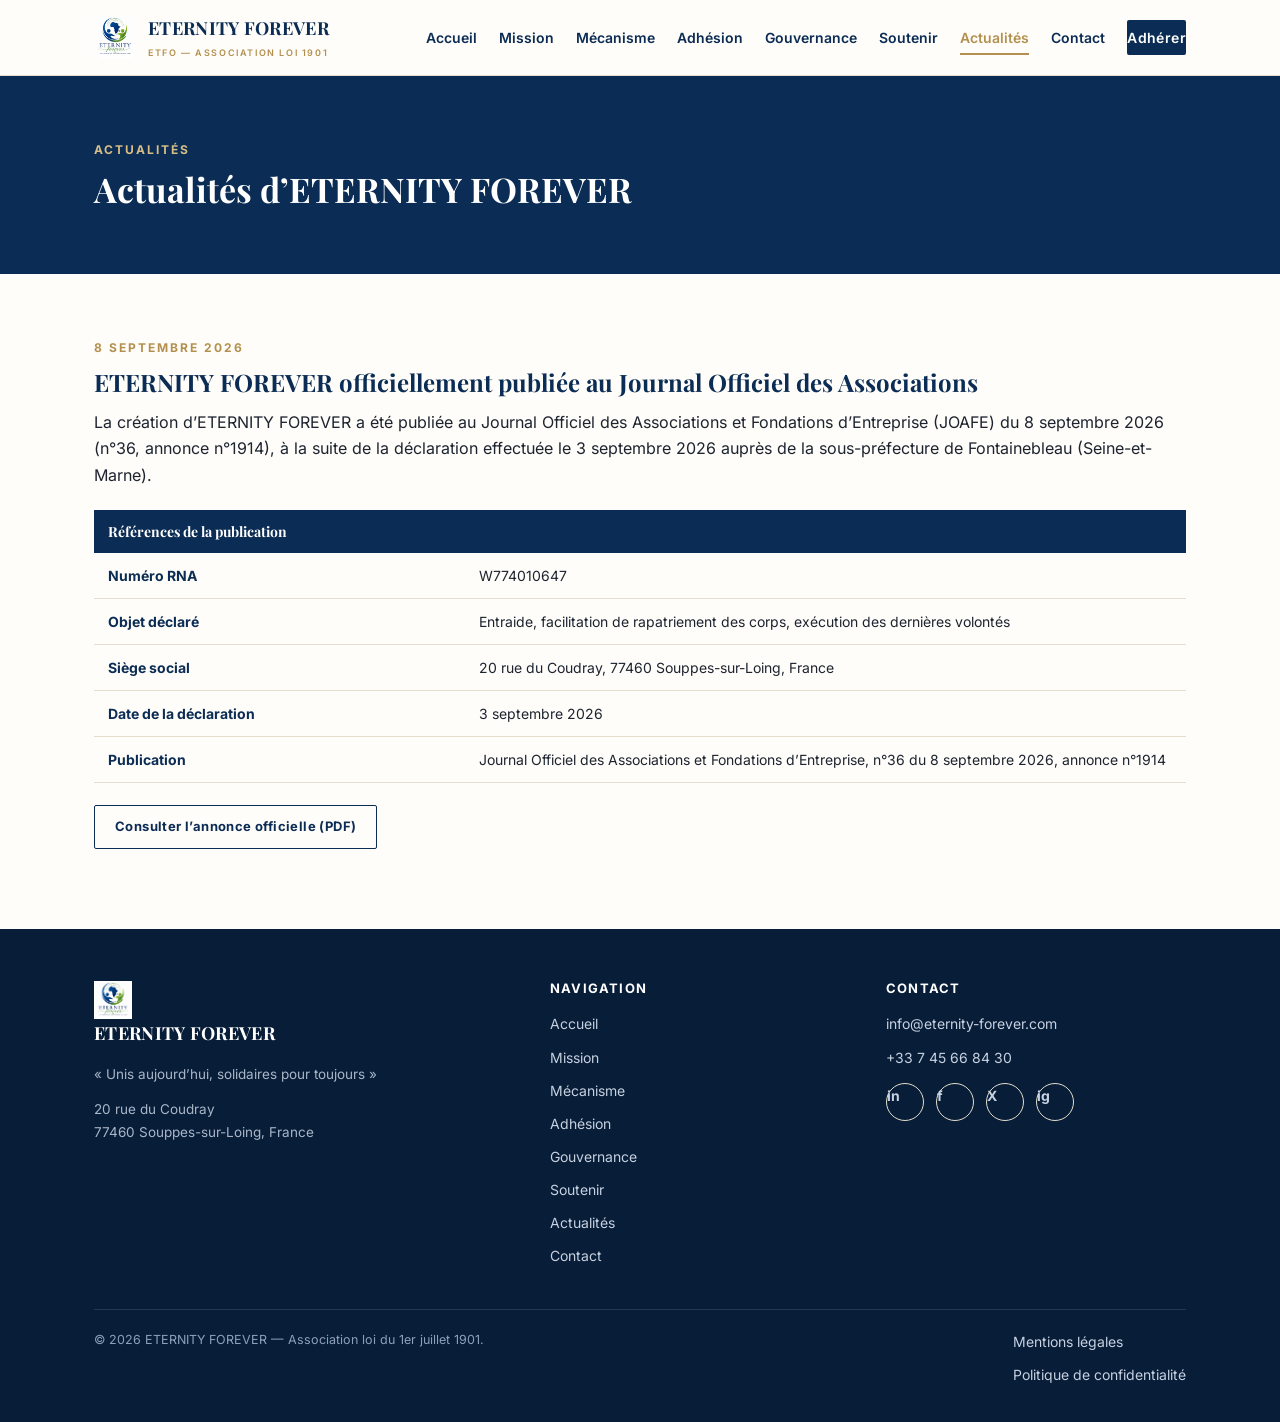
==== actualites.html @ 6b54b200 "Chnagements 15 sept" ====
<!DOCTYPE html>
<html lang="fr">
<head>
<meta charset="UTF-8">
<meta name="viewport" content="width=device-width, initial-scale=1.0">
<title>Actualités | ETERNITY FOREVER</title>
<meta name="description" content="Les actualités d'ETERNITY FOREVER : publication de la création de l'association au Journal Officiel des Associations et Fondations d'Entreprise (8 septembre 2026).">
<link rel="canonical" href="https://eternity-forever.com/actualites.html">
<meta name="robots" content="index, follow">
<link rel="icon" type="image/png" href="assets/favicon.png">
<link rel="stylesheet" href="assets/styles.css?v=1789475439894">

<meta property="og:type" content="website">
<meta property="og:site_name" content="ETERNITY FOREVER">
<meta property="og:title" content="Actualités | ETERNITY FOREVER">
<meta property="og:description" content="Les actualités d'ETERNITY FOREVER : publication de la création de l'association au Journal Officiel des Associations et Fondations d'Entreprise (8 septembre 2026).">
<meta property="og:url" content="https://eternity-forever.com/actualites.html">
<meta property="og:image" content="https://eternity-forever.com/assets/cover.png">
<meta property="og:locale" content="fr_FR">
<meta name="twitter:card" content="summary_large_image">
<meta name="twitter:title" content="Actualités | ETERNITY FOREVER">
<meta name="twitter:description" content="Les actualités d'ETERNITY FOREVER : publication de la création de l'association au Journal Officiel des Associations et Fondations d'Entreprise (8 septembre 2026).">
<meta name="twitter:image" content="https://eternity-forever.com/assets/cover.png">

<script type="application/ld+json">
{
  "@context": "https://schema.org",
  "@type": "NGO",
  "name": "ETERNITY FOREVER",
  "alternateName": "ETFO",
  "url": "https://eternity-forever.com/",
  "logo": "https://eternity-forever.com/assets/logo.jpg",
  "email": "info@eternity-forever.com",
  "telephone": "+33 7 45 66 84 30",
  "slogan": "Unis aujourd\u2019hui, solidaires pour toujours",
  "address": {
    "@type": "PostalAddress",
    "streetAddress": "20 rue du Coudray",
    "postalCode": "77460",
    "addressLocality": "Souppes-sur-Loing",
    "addressCountry": "FR"
  }
}
</script>
</head>
<body>
<a href="#main" class="skip-link">Aller au contenu</a>
<header class="site-header">
    <div class="bar">
      <a href="index.html" class="brand">
        <img src="assets/logo.jpg" alt="Logo ETERNITY FOREVER">
        <span class="name">ETERNITY FOREVER<small>ETFO — Association loi 1901</small></span>
      </a>
      <button class="navtoggle" aria-label="Ouvrir le menu" aria-expanded="false">
        <span></span><span></span><span></span>
      </button>
      <nav class="mainnav">
        <a href="index.html">Accueil</a>
        <a href="mission.html">Mission</a>
        <a href="mecanisme.html">Mécanisme</a>
        <a href="adhesion.html">Adhésion</a>
        <a href="gouvernance.html">Gouvernance</a>
        <a href="soutenir.html">Soutenir</a>
        <a href="actualites.html" class="active" aria-current="page">Actualités</a>
        <a href="contact.html">Contact</a>
        <a href="adhesion.html" class="cta-btn">Adhérer</a>
      </nav>
    </div>
  </header>
<main id="main">

  <section class="page-hero">
    <div class="container">
      <div class="kicker" style="color:var(--gold-light);">Actualités</div>
      <h1>Actualités d’ETERNITY FOREVER</h1>
    </div>
  </section>
  <section class="block">
    <div class="container">
      <div class="kicker">8 septembre 2026</div>
      <h2>ETERNITY FOREVER officiellement publiée au Journal Officiel des Associations</h2>
      <p>La création d’ETERNITY FOREVER a été publiée au Journal Officiel des Associations et Fondations d’Entreprise (JOAFE) du 8 septembre 2026 (n°36, annonce n°1914), à la suite de la déclaration effectuée le 3 septembre 2026 auprès de la sous-préfecture de Fontainebleau (Seine-et-Marne).</p>
      <table class="info">
        <tr><th colspan="2">Références de la publication</th></tr>
        <tr><td class="k">Numéro RNA</td><td>W774010647</td></tr>
        <tr><td class="k">Objet déclaré</td><td>Entraide, facilitation de rapatriement des corps, exécution des dernières volontés</td></tr>
        <tr><td class="k">Siège social</td><td>20 rue du Coudray, 77460 Souppes-sur-Loing, France</td></tr>
        <tr><td class="k">Date de la déclaration</td><td>3 septembre 2026</td></tr>
        <tr><td class="k">Publication</td><td>Journal Officiel des Associations et Fondations d’Entreprise, n°36 du 8 septembre 2026, annonce n°1914</td></tr>
      </table>
      <p><a href="assets/documents/journal-officiel-declaration-2026-09-08.pdf" class="cta-btn ghost" target="_blank" rel="noopener">Consulter l’annonce officielle (PDF)</a></p>
    </div>
  </section>

</main>
<footer class="site-footer">
    <div class="container">
      <div class="footer-grid">
        <div>
          <a href="index.html" class="brand" style="margin-bottom:14px;">
            <img src="assets/logo.jpg" alt="Logo ETERNITY FOREVER" style="height:38px;">
            <span class="name">ETERNITY FOREVER</span>
          </a>
          <p>« Unis aujourd’hui, solidaires pour toujours »</p>
          <p>20 rue du Coudray<br>77460 Souppes-sur-Loing, France</p>
        </div>
        <div>
          <h4>Navigation</h4>
          <a href="index.html">Accueil</a>
          <a href="mission.html">Mission</a>
          <a href="mecanisme.html">Mécanisme</a>
          <a href="adhesion.html">Adhésion</a>
          <a href="gouvernance.html">Gouvernance</a>
          <a href="soutenir.html">Soutenir</a>
          <a href="actualites.html">Actualités</a>
          <a href="contact.html">Contact</a>
        </div>
        <div>
          <h4>Contact</h4>
          <a href="mailto:info@eternity-forever.com">info@eternity-forever.com</a>
          <a href="tel:+33745668430">+33 7 45 66 84 30</a>
          <div class="social-row" aria-label="Réseaux sociaux d'ETERNITY FOREVER">
            <a href="#" title="LinkedIn (lien à compléter)">in</a>
            <a href="#" title="Facebook (lien à compléter)">f</a>
            <a href="#" title="X (lien à compléter)">X</a>
            <a href="#" title="Instagram (lien à compléter)">ig</a>
          </div>
        </div>
      </div>
      <div class="footer-bottom">
        <span>© 2026 ETERNITY FOREVER — Association loi du 1er juillet 1901.</span>
        <span><a href="mentions-legales.html">Mentions légales</a><a href="confidentialite.html">Politique de confidentialité</a></span>
      </div>
    </div>
  </footer>
<script src="assets/main.js?v=1789475439894"></script>
</body>
</html>
---- assets/styles.css ----
/* ==========================================================================
   ETERNITY FOREVER — feuille de style du site
   ========================================================================== */

@font-face { font-family:'Playfair'; src:url('fonts/Playfair-400.ttf') format('truetype'); font-weight:400; font-style:normal; font-display:swap; }
@font-face { font-family:'Playfair'; src:url('fonts/Playfair-500.ttf') format('truetype'); font-weight:500; font-style:normal; font-display:swap; }
@font-face { font-family:'Playfair'; src:url('fonts/Playfair-600.ttf') format('truetype'); font-weight:600; font-style:normal; font-display:swap; }
@font-face { font-family:'Playfair'; src:url('fonts/Playfair-700.ttf') format('truetype'); font-weight:700; font-style:normal; font-display:swap; }
@font-face { font-family:'Playfair'; src:url('fonts/Playfair-800.ttf') format('truetype'); font-weight:800; font-style:normal; font-display:swap; }
@font-face { font-family:'Playfair'; src:url('fonts/Playfair-900.ttf') format('truetype'); font-weight:900; font-style:normal; font-display:swap; }
@font-face { font-family:'Inter'; src:url('fonts/Inter-300.ttf') format('truetype'); font-weight:300; font-style:normal; font-display:swap; }
@font-face { font-family:'Inter'; src:url('fonts/Inter-400.ttf') format('truetype'); font-weight:400; font-style:normal; font-display:swap; }
@font-face { font-family:'Inter'; src:url('fonts/Inter-500.ttf') format('truetype'); font-weight:500; font-style:normal; font-display:swap; }
@font-face { font-family:'Inter'; src:url('fonts/Inter-600.ttf') format('truetype'); font-weight:600; font-style:normal; font-display:swap; }
@font-face { font-family:'Inter'; src:url('fonts/Inter-700.ttf') format('truetype'); font-weight:700; font-style:normal; font-display:swap; }
@font-face { font-family:'Inter'; src:url('fonts/Inter-800.ttf') format('truetype'); font-weight:800; font-style:normal; font-display:swap; }

:root{
  --navy:#0b2c54;
  --navy-deep:#071d38;
  --green:#4c7a2a;
  --green-deep:#3a5e20;
  --gold:#b3904f;
  --gold-light:#d8bd85;
  --cream:#faf6ee;
  --paper:#fffdf9;
  --ink:#1d2430;
  --muted:#5d6673;
  --hair:#e4ddcd;
  --maxw:1140px;
}

*{ box-sizing:border-box; }
html{ scroll-behavior:smooth; }
body{
  margin:0;
  font-family:'Inter',Arial,sans-serif;
  color:var(--ink);
  background:var(--paper);
  line-height:1.65;
  -webkit-font-smoothing:antialiased;
}
img{ max-width:100%; display:block; }
a{ color:inherit; text-decoration:none; }
h1,h2,h3,h4{ font-family:'Playfair',Georgia,serif; color:var(--navy); margin:0 0 0.5em; line-height:1.2; }
p{ margin:0 0 1em; }
.container{ max-width:var(--maxw); margin:0 auto; padding:0 24px; }
.kicker{ font-size:12px; letter-spacing:2px; text-transform:uppercase; color:var(--gold); font-weight:700; margin-bottom:10px; }
.rule{ width:56px; height:3px; background:var(--gold); margin:18px 0 28px; border:none; }
.rule.center{ margin-left:auto; margin-right:auto; }

/* ---------- Header ---------- */
.site-header{
  position:sticky; top:0; z-index:50;
  background:rgba(255,253,249,.94);
  backdrop-filter:blur(6px);
  border-bottom:1px solid var(--hair);
}
.site-header .bar{ display:flex; align-items:center; justify-content:space-between; padding:14px 24px; max-width:var(--maxw); margin:0 auto; }
.brand{ display:flex; align-items:center; gap:12px; }
.brand img{ height:42px; width:auto; }
.brand .name{ font-family:'Playfair',serif; font-weight:700; color:var(--navy); font-size:18px; letter-spacing:.3px; }
.brand .name small{ display:block; font-family:'Inter',sans-serif; font-weight:600; letter-spacing:1.6px; text-transform:uppercase; font-size:9px; color:var(--gold); margin-top:2px; }

nav.mainnav{ display:flex; align-items:center; gap:22px; }
nav.mainnav a{ font-size:14px; font-weight:600; color:var(--navy); position:relative; padding:6px 0; white-space:nowrap; }
nav.mainnav a.active{ color:var(--gold); }
nav.mainnav a::after{ content:""; position:absolute; left:0; right:0; bottom:0; height:2px; background:var(--gold); transform:scaleX(0); transition:transform .2s; }
nav.mainnav a:hover::after, nav.mainnav a.active::after{ transform:scaleX(1); }
.cta-btn{ display:inline-block; background:var(--navy); color:#fff !important; padding:10px 20px; border-radius:2px; font-size:13px; font-weight:700; letter-spacing:.4px; }
.cta-btn:hover{ background:var(--navy-deep); }
.cta-btn.ghost{ background:transparent; color:var(--navy) !important; border:1.5px solid var(--navy); }
.cta-btn.ghost:hover{ background:var(--navy); color:#fff !important; }
/* Variantes pour boutons sur fond sombre (hero, cta-band, ...) */
.cta-btn.light{ background:var(--gold); color:var(--navy-deep) !important; }
.cta-btn.light:hover{ background:var(--gold-light); }
.cta-btn.outline{ background:transparent; border:1.5px solid rgba(255,255,255,.55); color:#fff !important; }
.cta-btn.outline:hover{ background:rgba(255,255,255,.1); }

.navtoggle{ display:none; background:none; border:none; cursor:pointer; padding:8px; }
.navtoggle span{ display:block; width:24px; height:2px; background:var(--navy); margin:5px 0; transition:.2s; }

@media (max-width:900px){
  nav.mainnav{
    position:fixed; inset:64px 0 0 0; background:var(--paper);
    flex-direction:column; align-items:flex-start; gap:0;
    padding:12px 24px; transform:translateX(100%); transition:transform .25s ease;
    overflow-y:auto;
  }
  nav.mainnav.open{ transform:translateX(0); }
  nav.mainnav a{ width:100%; padding:14px 0; border-bottom:1px solid var(--hair); }
  nav.mainnav .cta-btn{ margin-top:16px; text-align:center; width:100%; }
  .navtoggle{ display:block; }
}

/* ---------- Hero ---------- */
.hero{
  position:relative; color:#fff; overflow:hidden;
  background-image:
    linear-gradient(90deg, var(--navy) 0%, var(--navy) 32%, rgba(11,44,84,.72) 52%, rgba(11,44,84,.18) 72%, rgba(11,44,84,0) 88%),
    url('hero-family.jpg');
  background-size: cover;
  background-position: center right;
  background-repeat: no-repeat;
  min-height:560px;
  display:flex;
  align-items:center;
}
.hero-inner{ position:relative; z-index:1; max-width:var(--maxw); margin:0 auto; padding:96px 24px 84px; width:100%; }
.hero .eyebrow{ font-size:12px; letter-spacing:2.5px; text-transform:uppercase; color:var(--gold-light); font-weight:700; margin-bottom:18px; }
.hero h1{ color:#fff; font-size:44px; max-width:720px; margin-bottom:20px; }
.hero .lead{ color:#dbe3ee; font-size:18px; max-width:560px; margin-bottom:34px; }
.hero .actions{ display:flex; gap:14px; flex-wrap:wrap; }
.hero .cta-btn.light{ background:var(--gold); color:var(--navy-deep) !important; }
.hero .cta-btn.light:hover{ background:var(--gold-light); }
.hero .cta-btn.outline{ border:1.5px solid rgba(255,255,255,.55); color:#fff !important; }
.hero .cta-btn.outline:hover{ background:rgba(255,255,255,.1); }
@media (max-width:600px){ .hero{ min-height:440px; } .hero h1{ font-size:32px; } .hero-inner{ padding:70px 20px 56px; } }

/* Visitor counter band (accueil uniquement) */
.visitor-band{ background:var(--paper); border-bottom:1px solid var(--hair); padding:20px 24px; }
.visitor-band .vb-inner{
  max-width:var(--maxw); margin:0 auto; display:flex; align-items:center; justify-content:center;
  gap:14px; text-align:center; flex-wrap:wrap;
}
.visitor-band .vb-icon{ color:var(--gold); flex-shrink:0; display:flex; }
.visitor-band .vb-icon svg{ width:22px; height:22px; }
.visitor-band .vb-count{ font-family:'Playfair',serif; font-weight:800; font-size:24px; color:var(--navy); }
.visitor-band .vb-label{ font-size:13.5px; color:var(--muted); }
@media (max-width:600px){ .visitor-band .vb-label{ font-size:12.5px; } }

.page-hero{ background:var(--navy); color:#fff; padding:64px 24px 54px; }
.page-hero .container{ max-width:var(--maxw); }
.page-hero h1{ color:#fff; font-size:34px; margin-bottom:10px; }
.page-hero p{ color:#cfd9e6; max-width:640px; font-size:16px; margin:0; }

/* ---------- Sections ---------- */
section.block{ padding:64px 24px; }
section.block.tight{ padding:44px 24px; }
section.block.alt{ background:var(--cream); }
.section-head{ max-width:640px; margin-bottom:36px; }
.section-head h2{ font-size:28px; }

/* Pillars / cards */
.grid3{ display:grid; grid-template-columns:repeat(3,1fr); gap:26px; }
.grid2{ display:grid; grid-template-columns:repeat(2,1fr); gap:26px; }
@media (max-width:820px){ .grid3, .grid2{ grid-template-columns:1fr; } }

.pillar{ background:var(--paper); border:1px solid var(--hair); padding:30px 26px; border-top:3px solid var(--gold); }
.pillar .pnum{ font-family:'Playfair',serif; font-size:30px; color:var(--gold); font-weight:700; margin-bottom:10px; }
.pillar h3{ font-size:18px; margin-bottom:10px; }
.pillar p{ color:var(--muted); font-size:14.5px; margin:0; }

/* Stats */
.stat-row{ display:flex; gap:22px; flex-wrap:wrap; margin:28px 0; }
.stat{ flex:1; min-width:220px; background:var(--navy); color:#fff; padding:30px 26px; text-align:center; }
.stat.alt{ background:var(--gold); color:var(--navy-deep); }
.stat .amount{ font-family:'Playfair',serif; font-size:40px; font-weight:800; margin-bottom:8px; }
.stat .cond{ font-size:13.5px; opacity:.9; }

/* Compte à rebours vers le 1er seuil de solidarité (2 500 membres) */
.countdown-box{ background:var(--paper); border:1px solid var(--hair); border-top:3px solid var(--gold); padding:30px 30px 26px; }
.cd-kicker{ font-size:12px; letter-spacing:2px; text-transform:uppercase; color:var(--gold); font-weight:700; }
.cd-figures{ display:flex; align-items:baseline; gap:16px; flex-wrap:wrap; margin:14px 0 18px; }
.cd-number{ font-family:'Playfair',serif; font-weight:800; font-size:52px; color:var(--navy); line-height:1; }
.cd-caption{ font-size:14px; color:var(--muted); max-width:380px; }
.cd-bar-track{ height:8px; background:var(--hair); border-radius:4px; overflow:hidden; }
.cd-bar-fill{ height:100%; width:0%; background:linear-gradient(90deg,var(--gold),var(--gold-light)); transition:width .6s ease; }
.cd-foot{ margin-top:12px; font-size:13px; color:var(--muted); }
.cd-foot strong{ color:var(--navy); font-family:'Playfair',serif; font-size:15px; font-weight:700; }

/* Flow / steps */
.flow{ display:flex; align-items:stretch; gap:18px; margin:30px 0; flex-wrap:wrap; }
.flow .step{ flex:1; min-width:200px; background:var(--paper); border:1px solid var(--hair); padding:22px; }
.flow .step h4{ font-size:15px; margin-bottom:8px; }
.flow .step p{ font-size:13.5px; color:var(--muted); margin:0; }
.flow .arrow{ display:flex; align-items:center; justify-content:center; color:var(--gold); font-size:22px; font-weight:700; }
@media (max-width:820px){ .flow{ flex-direction:column; } .flow .arrow{ transform:rotate(90deg); } }

.steps{ counter-reset:step; margin:28px 0; }
.step-item{ display:flex; gap:18px; padding:18px 0; border-bottom:1px solid var(--hair); }
.step-item:last-child{ border-bottom:none; }
.step-item .sn{ flex:0 0 auto; width:36px; height:36px; border-radius:50%; background:var(--navy); color:#fff; display:flex; align-items:center; justify-content:center; font-family:'Playfair',serif; font-weight:700; }
.step-item h4{ font-size:15.5px; margin-bottom:4px; }
.step-item p{ font-size:14px; color:var(--muted); margin:0; }

/* Callouts */
.callout{ background:var(--cream); border-left:4px solid var(--gold); padding:18px 22px; margin:24px 0; font-size:14.5px; color:var(--ink); }
.callout.green{ border-left-color:var(--green); }
.callout b{ color:var(--navy); }

/* Info table */
table.info{ width:100%; border-collapse:collapse; margin:22px 0; font-size:14px; }
table.info th{ text-align:left; background:var(--navy); color:#fff; padding:10px 14px; font-family:'Playfair',serif; font-weight:700; font-size:14px; }
table.info td{ padding:11px 14px; border-bottom:1px solid var(--hair); vertical-align:top; }
table.info td.k{ font-weight:700; color:var(--navy); width:34%; }

/* Org chart */
.org{ display:flex; flex-direction:column; align-items:center; gap:0; margin:34px 0; }
.org-box{ width:100%; max-width:560px; border:1.5px solid var(--navy); padding:16px 22px; text-align:center; background:var(--paper); }
.org-box.dashed{ border-style:dashed; }
.org-box .t{ font-family:'Playfair',serif; font-weight:700; color:var(--navy); font-size:16px; }
.org-box .s{ font-size:13px; color:var(--muted); margin-top:4px; }
.org-connector{ width:2px; height:26px; background:var(--gold); }

/* Person cards */
.person{ background:var(--paper); border:1px solid var(--hair); text-align:center; padding:0 0 26px; overflow:hidden; }
.person .top-band{ height:6px; background:linear-gradient(90deg,var(--gold),var(--green)); }
.person .initials{ width:64px; height:64px; border-radius:50%; background:var(--navy); color:#fff; display:flex; align-items:center; justify-content:center; font-family:'Playfair',serif; font-weight:700; font-size:20px; margin:24px auto 14px; }
.person .role{ font-size:11px; letter-spacing:1.6px; text-transform:uppercase; color:var(--gold); font-weight:700; }
.person .name{ font-family:'Playfair',serif; font-weight:700; color:var(--navy); font-size:18px; margin:8px 0 12px; }
.person .desc{ font-size:13.5px; color:var(--muted); padding:0 22px; }

/* Contact */
.contact-grid{ display:grid; grid-template-columns:repeat(3,1fr); gap:26px; margin:30px 0; }
@media (max-width:820px){ .contact-grid{ grid-template-columns:1fr; } }
.contact-card{ background:var(--paper); border:1px solid var(--hair); padding:22px; }
.contact-card .lbl{ font-size:11px; letter-spacing:1.4px; text-transform:uppercase; color:var(--gold); font-weight:700; margin-bottom:8px; }
.contact-card .val{ font-size:15px; color:var(--ink); font-weight:600; }
.contact-card a.val{ color:var(--navy); }

form.contact-form{ display:grid; gap:16px; max-width:640px; margin-top:24px; }
form.contact-form label{ font-size:13px; font-weight:700; color:var(--navy); display:block; margin-bottom:6px; }
form.contact-form input, form.contact-form textarea, form.contact-form select{
  width:100%; padding:12px 14px; border:1px solid var(--hair); background:var(--paper);
  font-family:'Inter',sans-serif; font-size:14px; color:var(--ink);
}
form.contact-form textarea{ min-height:140px; resize:vertical; }
form.contact-form button{ justify-self:start; }
.form-row2{ display:grid; grid-template-columns:1fr 1fr; gap:16px; }
@media (max-width:600px){ .form-row2{ grid-template-columns:1fr; } }
.form-note{ font-size:12.5px; color:var(--muted); }

.social-row{ display:flex; gap:12px; margin-top:14px; }
.social-row a{ width:38px; height:38px; border:1px solid var(--hair); border-radius:50%; display:flex; align-items:center; justify-content:center; font-size:13px; font-weight:700; color:var(--navy); }
.social-row a:hover{ background:var(--navy); color:#fff; border-color:var(--navy); }

/* CTA banner */
.cta-band{ background:var(--navy); color:#fff; padding:56px 24px; text-align:center; }
.cta-band h2{ color:#fff; margin-bottom:14px; }
.cta-band p{ color:#cfd9e6; max-width:560px; margin:0 auto 26px; }
.cta-band .actions{ display:flex; gap:14px; justify-content:center; flex-wrap:wrap; }

/* Notice / placeholder box */
.notice-box{ border:1.5px dashed var(--gold); background:var(--cream); padding:40px 30px; text-align:center; max-width:640px; margin:20px auto; }
.notice-box h3{ margin-bottom:10px; }
.notice-box p{ color:var(--muted); margin:0; }

/* Footer */
footer.site-footer{ background:var(--navy-deep); color:#c7d1e0; padding:52px 24px 26px; }
footer.site-footer .container{ max-width:var(--maxw); }
.footer-grid{ display:grid; grid-template-columns:1.4fr 1fr 1fr; gap:36px; margin-bottom:32px; }
@media (max-width:820px){ .footer-grid{ grid-template-columns:1fr; } }
footer.site-footer .brand .name{ color:#fff; }
footer.site-footer h4{ color:#fff; font-family:'Inter',sans-serif; font-size:13px; letter-spacing:1.2px; text-transform:uppercase; margin-bottom:16px; }
footer.site-footer a{ display:block; font-size:14px; color:#c7d1e0; margin-bottom:10px; }
footer.site-footer a:hover{ color:var(--gold-light); }
footer.site-footer p{ font-size:13.5px; color:#a9b6c8; }
.footer-bottom{ border-top:1px solid rgba(255,255,255,.12); padding-top:20px; display:flex; justify-content:space-between; flex-wrap:wrap; gap:10px; font-size:12.5px; color:#8ea0b8; }
.footer-bottom a{ color:#8ea0b8; display:inline; margin:0 0 0 16px; }

.skip-link{ position:absolute; left:-999px; top:0; background:var(--navy); color:#fff; padding:10px 16px; z-index:100; }
.skip-link:focus{ left:8px; top:8px; }

.legal-content{ max-width:760px; margin:0 auto; }
.legal-content h2{ font-size:20px; margin-top:34px; }
.legal-content p, .legal-content li{ color:var(--ink); font-size:14.5px; }
.legal-content ul{ padding-left:20px; }
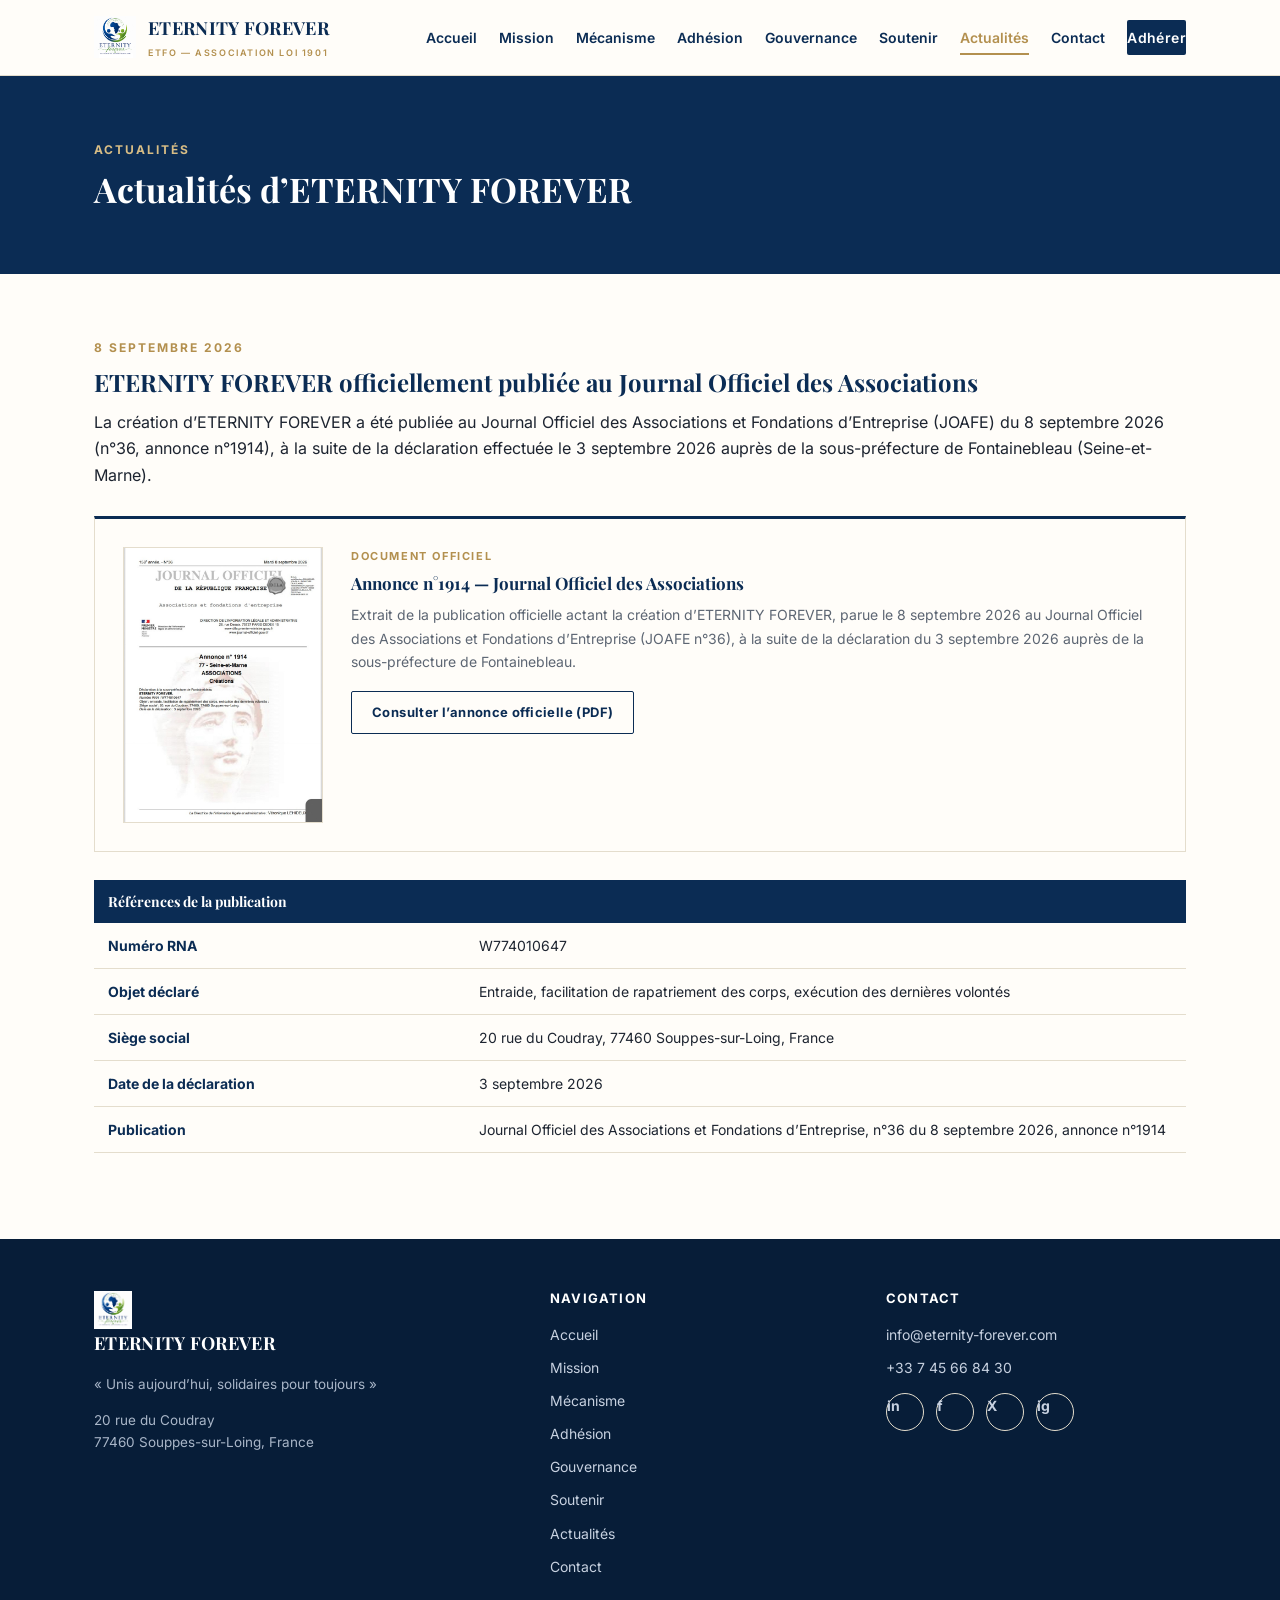
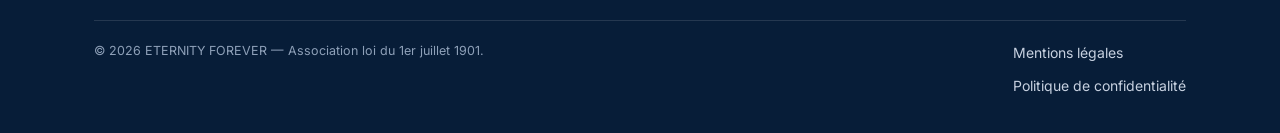
==== commit da8094d3: "Correction arrêté" ====
--- a/actualites.html
+++ b/actualites.html
@@ -8,7 +8,7 @@
 <link rel="canonical" href="https://eternity-forever.com/actualites.html">
 <meta name="robots" content="index, follow">
 <link rel="icon" type="image/png" href="assets/favicon.png">
-<link rel="stylesheet" href="assets/styles.css?v=1789475439894">
+<link rel="stylesheet" href="assets/styles.css?v=1789476355804">
 
 <meta property="og:type" content="website">
 <meta property="og:site_name" content="ETERNITY FOREVER">
@@ -80,6 +80,19 @@
       <div class="kicker">8 septembre 2026</div>
       <h2>ETERNITY FOREVER officiellement publiée au Journal Officiel des Associations</h2>
       <p>La création d’ETERNITY FOREVER a été publiée au Journal Officiel des Associations et Fondations d’Entreprise (JOAFE) du 8 septembre 2026 (n°36, annonce n°1914), à la suite de la déclaration effectuée le 3 septembre 2026 auprès de la sous-préfecture de Fontainebleau (Seine-et-Marne).</p>
+
+      <div class="doc-showcase">
+        <a href="assets/documents/journal-officiel-declaration-2026-09-08.pdf" target="_blank" rel="noopener" class="doc-thumb">
+          <img src="assets/documents/journal-officiel-declaration-2026-09-08.jpg" alt="Journal Officiel des Associations et Fondations d’Entreprise, n°36 du 8 septembre 2026 — annonce n°1914, création d’ETERNITY FOREVER" loading="lazy">
+        </a>
+        <div class="doc-info">
+          <div class="doc-label">Document officiel</div>
+          <h3>Annonce n°1914 — Journal Officiel des Associations</h3>
+          <p>Extrait de la publication officielle actant la création d’ETERNITY FOREVER, parue le 8 septembre 2026 au Journal Officiel des Associations et Fondations d’Entreprise (JOAFE n°36), à la suite de la déclaration du 3 septembre 2026 auprès de la sous-préfecture de Fontainebleau.</p>
+          <a href="assets/documents/journal-officiel-declaration-2026-09-08.pdf" class="cta-btn ghost" target="_blank" rel="noopener">Consulter l’annonce officielle (PDF)</a>
+        </div>
+      </div>
+
       <table class="info">
         <tr><th colspan="2">Références de la publication</th></tr>
         <tr><td class="k">Numéro RNA</td><td>W774010647</td></tr>
@@ -88,7 +101,6 @@
         <tr><td class="k">Date de la déclaration</td><td>3 septembre 2026</td></tr>
         <tr><td class="k">Publication</td><td>Journal Officiel des Associations et Fondations d’Entreprise, n°36 du 8 septembre 2026, annonce n°1914</td></tr>
       </table>
-      <p><a href="assets/documents/journal-officiel-declaration-2026-09-08.pdf" class="cta-btn ghost" target="_blank" rel="noopener">Consulter l’annonce officielle (PDF)</a></p>
     </div>
   </section>
 
@@ -133,6 +145,6 @@
       </div>
     </div>
   </footer>
-<script src="assets/main.js?v=1789475439894"></script>
+<script src="assets/main.js?v=1789476355804"></script>
 </body>
 </html>
--- a/assets/styles.css
+++ b/assets/styles.css
@@ -195,6 +195,16 @@
 table.info td{ padding:11px 14px; border-bottom:1px solid var(--hair); vertical-align:top; }
 table.info td.k{ font-weight:700; color:var(--navy); width:34%; }
 
+/* Document officiel (capture + lien PDF) */
+.doc-showcase{ display:flex; gap:28px; align-items:flex-start; background:var(--paper); border:1px solid var(--hair); border-top:3px solid var(--navy); padding:28px; margin:28px 0; flex-wrap:wrap; }
+.doc-showcase .doc-thumb{ flex:0 0 200px; display:block; }
+.doc-showcase .doc-thumb img{ width:100%; border:1px solid var(--hair); }
+.doc-showcase .doc-info{ flex:1; min-width:240px; }
+.doc-showcase .doc-label{ font-size:11px; letter-spacing:1.6px; text-transform:uppercase; color:var(--gold); font-weight:700; margin-bottom:8px; }
+.doc-showcase .doc-info h3{ font-size:17px; margin-bottom:10px; }
+.doc-showcase .doc-info p{ font-size:14px; color:var(--muted); margin:0 0 18px; }
+@media (max-width:600px){ .doc-showcase{ flex-direction:column; padding:22px; } .doc-showcase .doc-thumb{ flex:0 0 auto; max-width:220px; margin:0 auto; } }
+
 /* Org chart */
 .org{ display:flex; flex-direction:column; align-items:center; gap:0; margin:34px 0; }
 .org-box{ width:100%; max-width:560px; border:1.5px solid var(--navy); padding:16px 22px; text-align:center; background:var(--paper); }
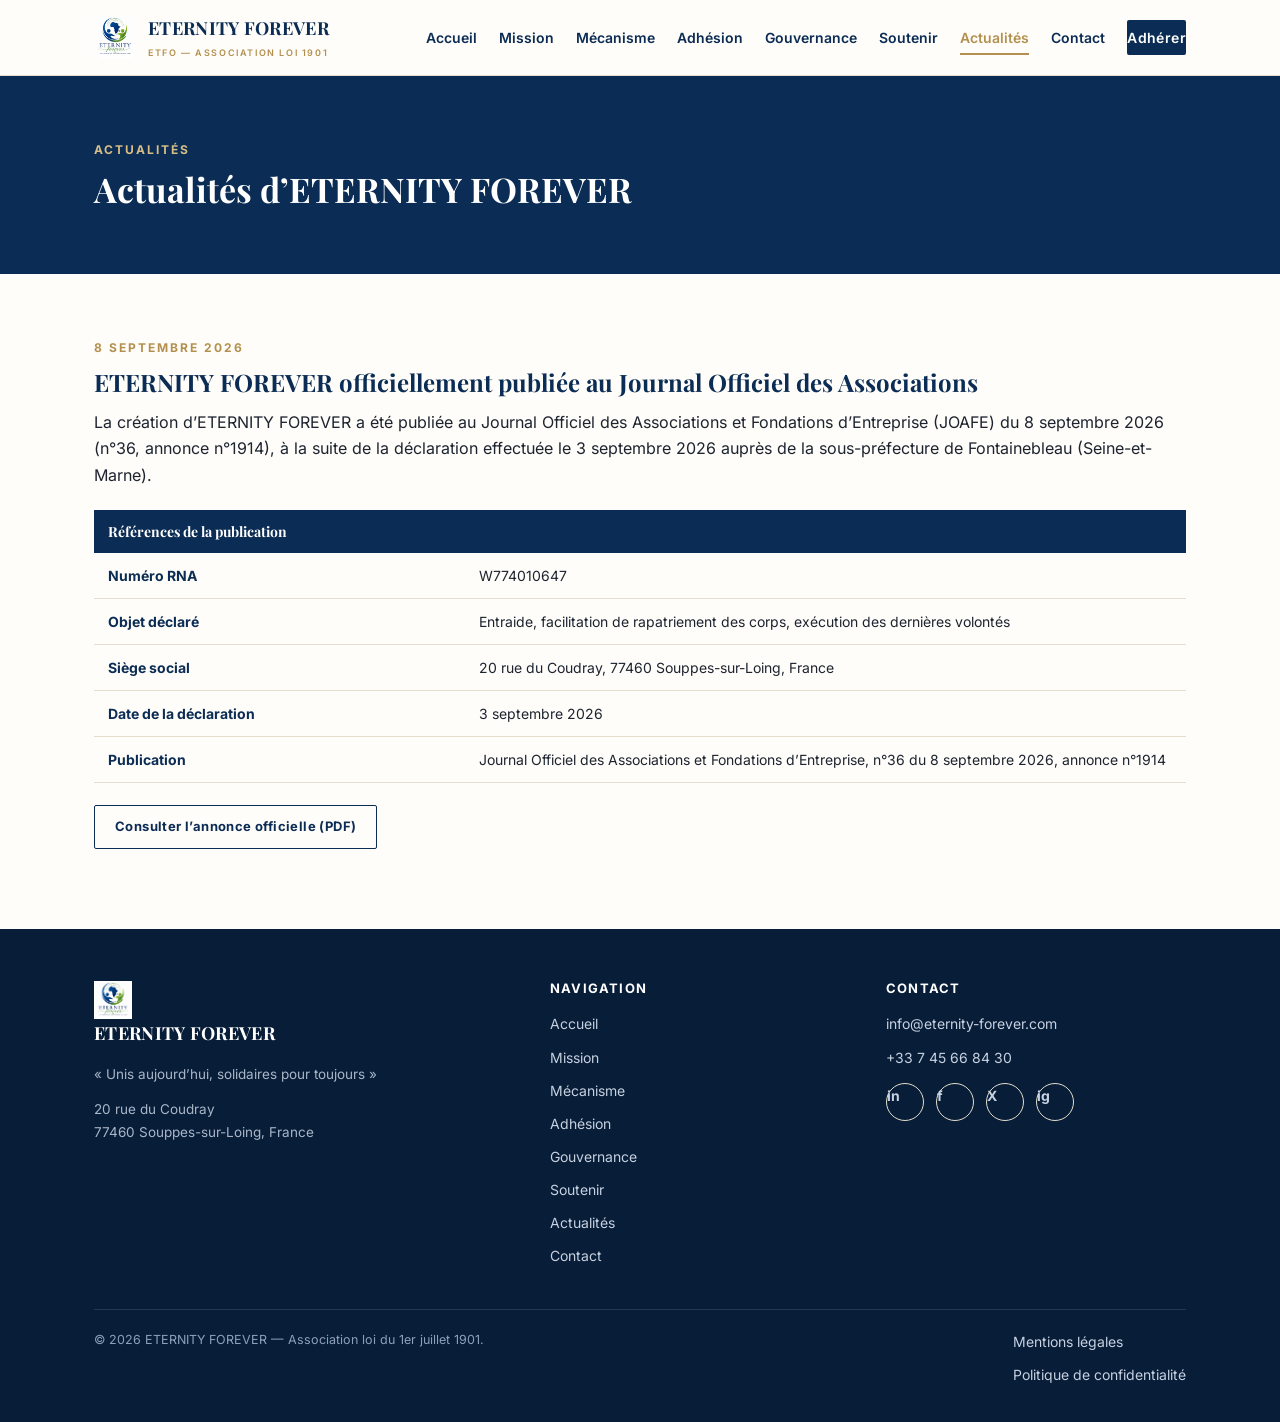
==== commit f918d8cb: "Compteur" ====
--- a/actualites.html
+++ b/actualites.html
@@ -8,7 +8,7 @@
 <link rel="canonical" href="https://eternity-forever.com/actualites.html">
 <meta name="robots" content="index, follow">
 <link rel="icon" type="image/png" href="assets/favicon.png">
-<link rel="stylesheet" href="assets/styles.css?v=1789476355804">
+<link rel="stylesheet" href="assets/styles.css?v=1789475439894">
 
 <meta property="og:type" content="website">
 <meta property="og:site_name" content="ETERNITY FOREVER">
@@ -80,19 +80,6 @@
       <div class="kicker">8 septembre 2026</div>
       <h2>ETERNITY FOREVER officiellement publiée au Journal Officiel des Associations</h2>
       <p>La création d’ETERNITY FOREVER a été publiée au Journal Officiel des Associations et Fondations d’Entreprise (JOAFE) du 8 septembre 2026 (n°36, annonce n°1914), à la suite de la déclaration effectuée le 3 septembre 2026 auprès de la sous-préfecture de Fontainebleau (Seine-et-Marne).</p>
-
-      <div class="doc-showcase">
-        <a href="assets/documents/journal-officiel-declaration-2026-09-08.pdf" target="_blank" rel="noopener" class="doc-thumb">
-          <img src="assets/documents/journal-officiel-declaration-2026-09-08.jpg" alt="Journal Officiel des Associations et Fondations d’Entreprise, n°36 du 8 septembre 2026 — annonce n°1914, création d’ETERNITY FOREVER" loading="lazy">
-        </a>
-        <div class="doc-info">
-          <div class="doc-label">Document officiel</div>
-          <h3>Annonce n°1914 — Journal Officiel des Associations</h3>
-          <p>Extrait de la publication officielle actant la création d’ETERNITY FOREVER, parue le 8 septembre 2026 au Journal Officiel des Associations et Fondations d’Entreprise (JOAFE n°36), à la suite de la déclaration du 3 septembre 2026 auprès de la sous-préfecture de Fontainebleau.</p>
-          <a href="assets/documents/journal-officiel-declaration-2026-09-08.pdf" class="cta-btn ghost" target="_blank" rel="noopener">Consulter l’annonce officielle (PDF)</a>
-        </div>
-      </div>
-
       <table class="info">
         <tr><th colspan="2">Références de la publication</th></tr>
         <tr><td class="k">Numéro RNA</td><td>W774010647</td></tr>
@@ -101,6 +88,7 @@
         <tr><td class="k">Date de la déclaration</td><td>3 septembre 2026</td></tr>
         <tr><td class="k">Publication</td><td>Journal Officiel des Associations et Fondations d’Entreprise, n°36 du 8 septembre 2026, annonce n°1914</td></tr>
       </table>
+      <p><a href="assets/documents/journal-officiel-declaration-2026-09-08.pdf" class="cta-btn ghost" target="_blank" rel="noopener">Consulter l’annonce officielle (PDF)</a></p>
     </div>
   </section>
 
@@ -145,6 +133,6 @@
       </div>
     </div>
   </footer>
-<script src="assets/main.js?v=1789476355804"></script>
+<script src="assets/main.js?v=1789475439894"></script>
 </body>
 </html>
--- a/assets/styles.css
+++ b/assets/styles.css
@@ -195,16 +195,6 @@
 table.info td{ padding:11px 14px; border-bottom:1px solid var(--hair); vertical-align:top; }
 table.info td.k{ font-weight:700; color:var(--navy); width:34%; }
 
-/* Document officiel (capture + lien PDF) */
-.doc-showcase{ display:flex; gap:28px; align-items:flex-start; background:var(--paper); border:1px solid var(--hair); border-top:3px solid var(--navy); padding:28px; margin:28px 0; flex-wrap:wrap; }
-.doc-showcase .doc-thumb{ flex:0 0 200px; display:block; }
-.doc-showcase .doc-thumb img{ width:100%; border:1px solid var(--hair); }
-.doc-showcase .doc-info{ flex:1; min-width:240px; }
-.doc-showcase .doc-label{ font-size:11px; letter-spacing:1.6px; text-transform:uppercase; color:var(--gold); font-weight:700; margin-bottom:8px; }
-.doc-showcase .doc-info h3{ font-size:17px; margin-bottom:10px; }
-.doc-showcase .doc-info p{ font-size:14px; color:var(--muted); margin:0 0 18px; }
-@media (max-width:600px){ .doc-showcase{ flex-direction:column; padding:22px; } .doc-showcase .doc-thumb{ flex:0 0 auto; max-width:220px; margin:0 auto; } }
-
 /* Org chart */
 .org{ display:flex; flex-direction:column; align-items:center; gap:0; margin:34px 0; }
 .org-box{ width:100%; max-width:560px; border:1.5px solid var(--navy); padding:16px 22px; text-align:center; background:var(--paper); }
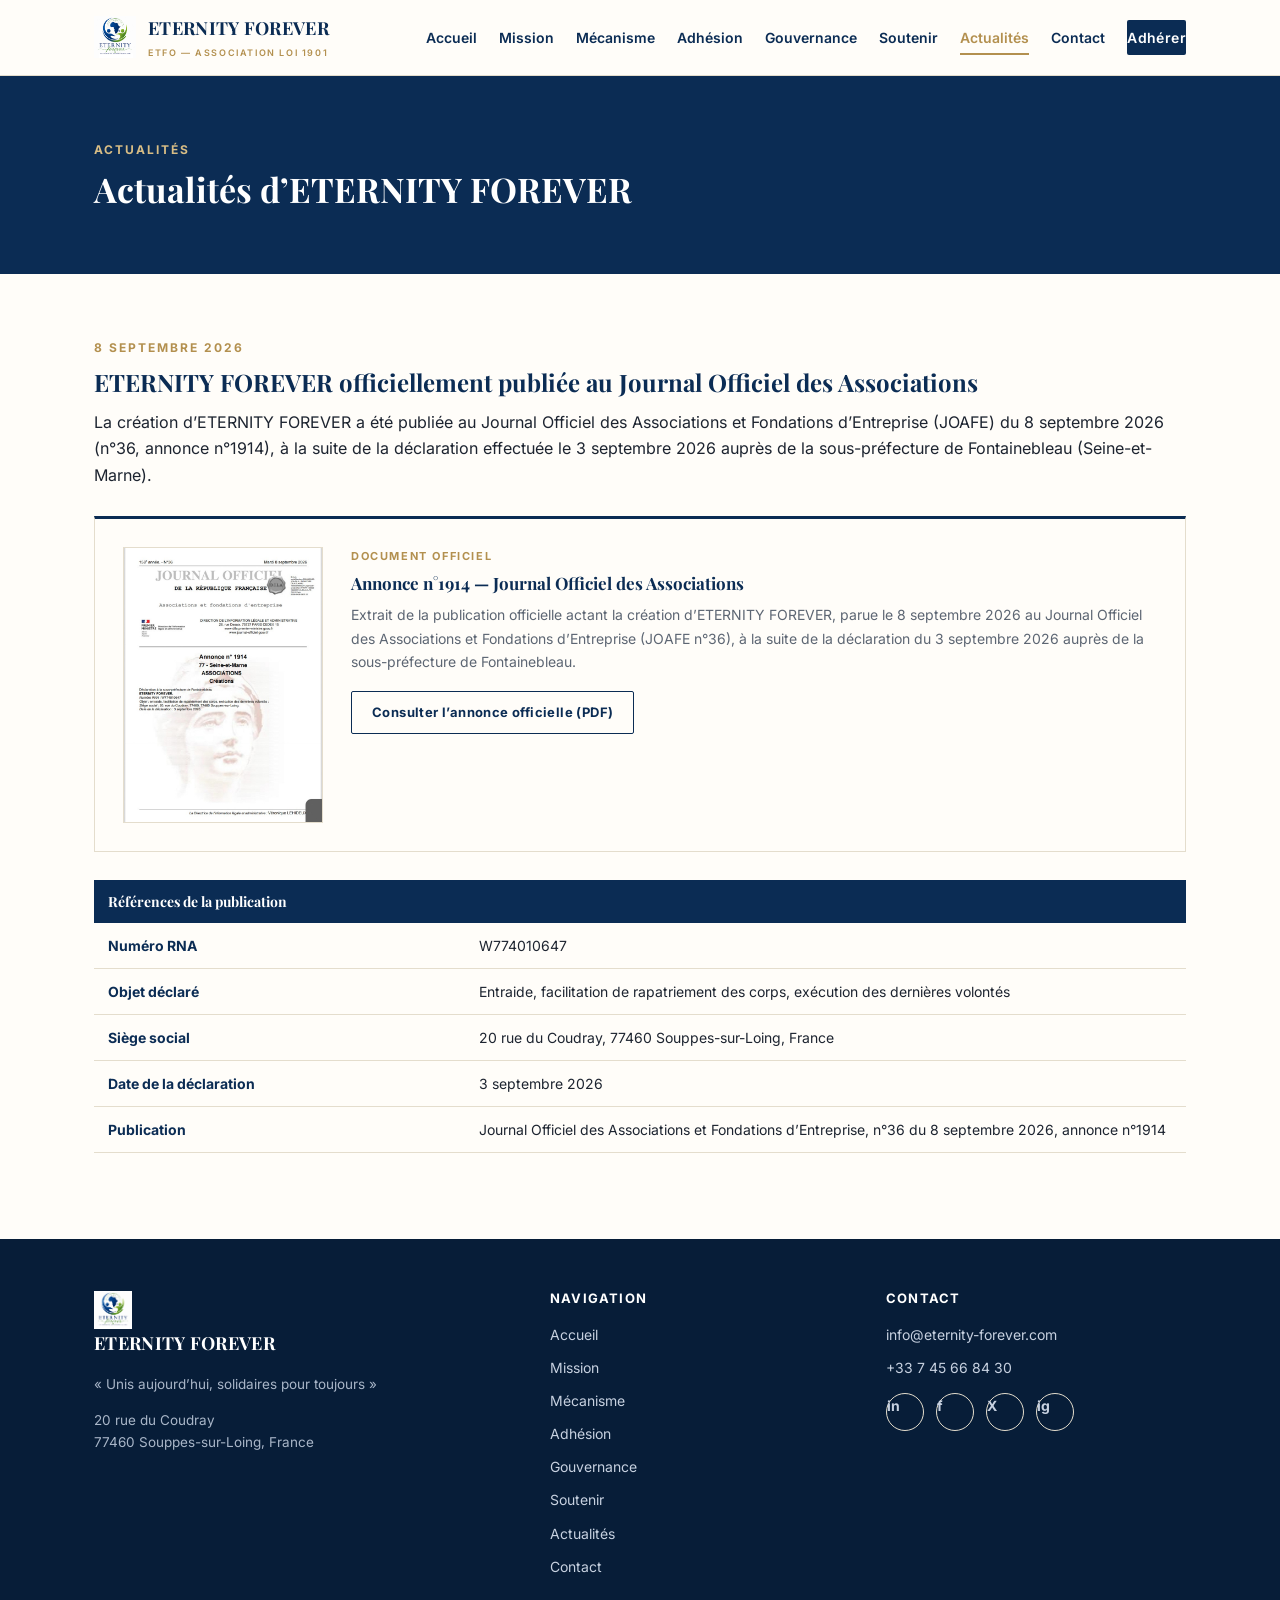
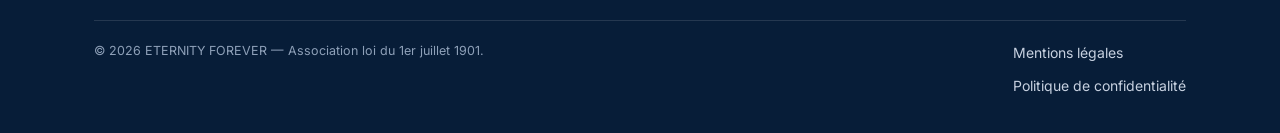
==== commit 10e4b1e2: "105 adhérents" ====
--- a/actualites.html
+++ b/actualites.html
@@ -8,7 +8,7 @@
 <link rel="canonical" href="https://eternity-forever.com/actualites.html">
 <meta name="robots" content="index, follow">
 <link rel="icon" type="image/png" href="assets/favicon.png">
-<link rel="stylesheet" href="assets/styles.css?v=1789475439894">
+<link rel="stylesheet" href="assets/styles.css?v=1789722526304">
 
 <meta property="og:type" content="website">
 <meta property="og:site_name" content="ETERNITY FOREVER">
@@ -80,6 +80,19 @@
       <div class="kicker">8 septembre 2026</div>
       <h2>ETERNITY FOREVER officiellement publiée au Journal Officiel des Associations</h2>
       <p>La création d’ETERNITY FOREVER a été publiée au Journal Officiel des Associations et Fondations d’Entreprise (JOAFE) du 8 septembre 2026 (n°36, annonce n°1914), à la suite de la déclaration effectuée le 3 septembre 2026 auprès de la sous-préfecture de Fontainebleau (Seine-et-Marne).</p>
+
+      <div class="doc-showcase">
+        <a href="assets/documents/journal-officiel-declaration-2026-09-08.pdf" target="_blank" rel="noopener" class="doc-thumb">
+          <img src="assets/documents/journal-officiel-declaration-2026-09-08.jpg" alt="Journal Officiel des Associations et Fondations d’Entreprise, n°36 du 8 septembre 2026 — annonce n°1914, création d’ETERNITY FOREVER" loading="lazy">
+        </a>
+        <div class="doc-info">
+          <div class="doc-label">Document officiel</div>
+          <h3>Annonce n°1914 — Journal Officiel des Associations</h3>
+          <p>Extrait de la publication officielle actant la création d’ETERNITY FOREVER, parue le 8 septembre 2026 au Journal Officiel des Associations et Fondations d’Entreprise (JOAFE n°36), à la suite de la déclaration du 3 septembre 2026 auprès de la sous-préfecture de Fontainebleau.</p>
+          <a href="assets/documents/journal-officiel-declaration-2026-09-08.pdf" class="cta-btn ghost" target="_blank" rel="noopener">Consulter l’annonce officielle (PDF)</a>
+        </div>
+      </div>
+
       <table class="info">
         <tr><th colspan="2">Références de la publication</th></tr>
         <tr><td class="k">Numéro RNA</td><td>W774010647</td></tr>
@@ -88,7 +101,6 @@
         <tr><td class="k">Date de la déclaration</td><td>3 septembre 2026</td></tr>
         <tr><td class="k">Publication</td><td>Journal Officiel des Associations et Fondations d’Entreprise, n°36 du 8 septembre 2026, annonce n°1914</td></tr>
       </table>
-      <p><a href="assets/documents/journal-officiel-declaration-2026-09-08.pdf" class="cta-btn ghost" target="_blank" rel="noopener">Consulter l’annonce officielle (PDF)</a></p>
     </div>
   </section>
 
@@ -133,6 +145,6 @@
       </div>
     </div>
   </footer>
-<script src="assets/main.js?v=1789475439894"></script>
+<script src="assets/main.js?v=1789722526304"></script>
 </body>
 </html>
--- a/assets/styles.css
+++ b/assets/styles.css
@@ -195,6 +195,16 @@
 table.info td{ padding:11px 14px; border-bottom:1px solid var(--hair); vertical-align:top; }
 table.info td.k{ font-weight:700; color:var(--navy); width:34%; }
 
+/* Document officiel (capture + lien PDF) */
+.doc-showcase{ display:flex; gap:28px; align-items:flex-start; background:var(--paper); border:1px solid var(--hair); border-top:3px solid var(--navy); padding:28px; margin:28px 0; flex-wrap:wrap; }
+.doc-showcase .doc-thumb{ flex:0 0 200px; display:block; }
+.doc-showcase .doc-thumb img{ width:100%; border:1px solid var(--hair); }
+.doc-showcase .doc-info{ flex:1; min-width:240px; }
+.doc-showcase .doc-label{ font-size:11px; letter-spacing:1.6px; text-transform:uppercase; color:var(--gold); font-weight:700; margin-bottom:8px; }
+.doc-showcase .doc-info h3{ font-size:17px; margin-bottom:10px; }
+.doc-showcase .doc-info p{ font-size:14px; color:var(--muted); margin:0 0 18px; }
+@media (max-width:600px){ .doc-showcase{ flex-direction:column; padding:22px; } .doc-showcase .doc-thumb{ flex:0 0 auto; max-width:220px; margin:0 auto; } }
+
 /* Org chart */
 .org{ display:flex; flex-direction:column; align-items:center; gap:0; margin:34px 0; }
 .org-box{ width:100%; max-width:560px; border:1.5px solid var(--navy); padding:16px 22px; text-align:center; background:var(--paper); }
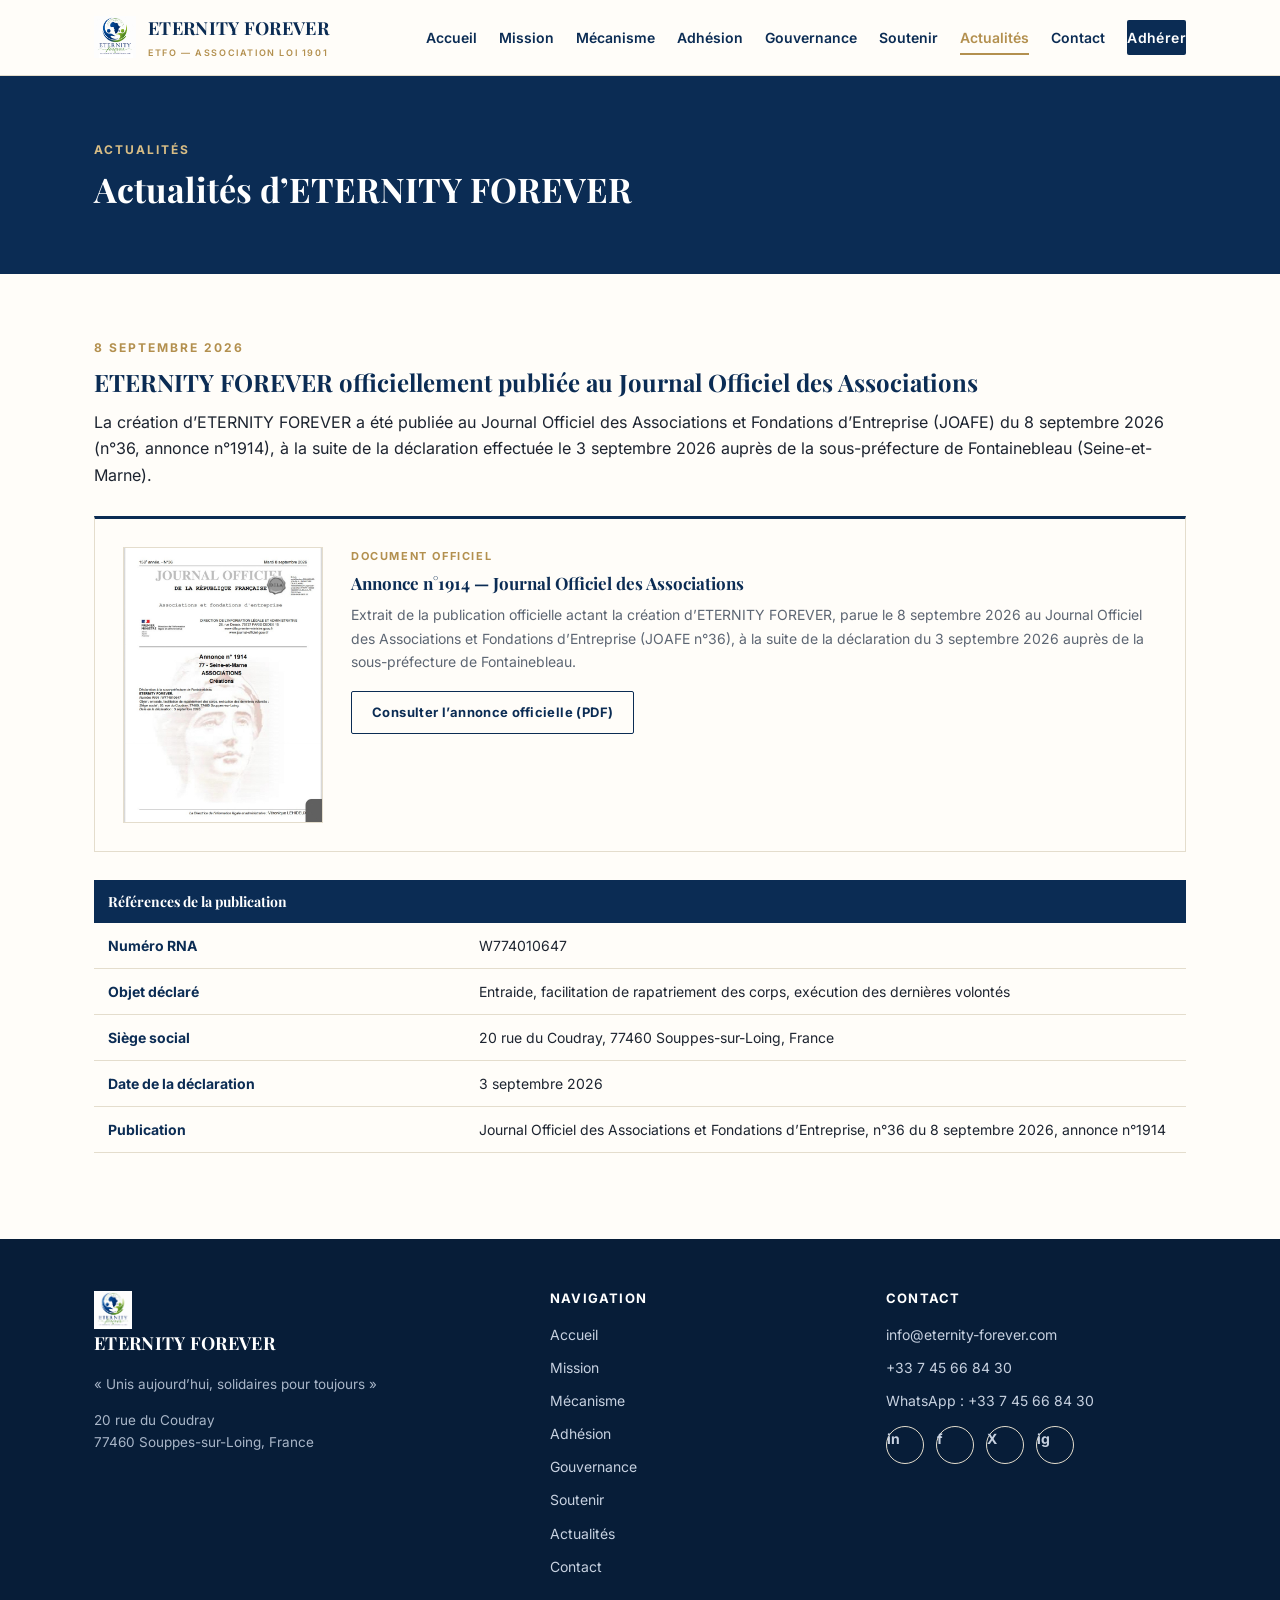
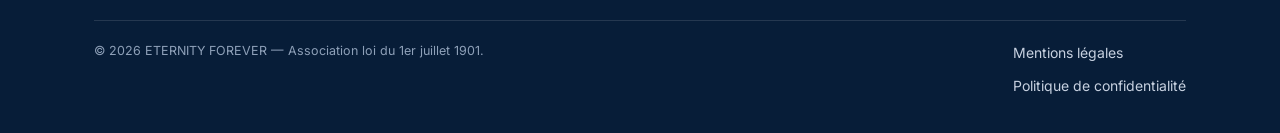
==== commit d9a7706f: "modif" ====
--- a/actualites.html
+++ b/actualites.html
@@ -8,7 +8,7 @@
 <link rel="canonical" href="https://eternity-forever.com/actualites.html">
 <meta name="robots" content="index, follow">
 <link rel="icon" type="image/png" href="assets/favicon.png">
-<link rel="stylesheet" href="assets/styles.css?v=1789722526304">
+<link rel="stylesheet" href="assets/styles.css?v=1790956437216">
 
 <meta property="og:type" content="website">
 <meta property="og:site_name" content="ETERNITY FOREVER">
@@ -131,6 +131,7 @@
           <h4>Contact</h4>
           <a href="mailto:info@eternity-forever.com">info@eternity-forever.com</a>
           <a href="tel:+33745668430">+33 7 45 66 84 30</a>
+          <a href="https://wa.me/33745668430" target="_blank" rel="noopener">WhatsApp : +33 7 45 66 84 30</a>
           <div class="social-row" aria-label="Réseaux sociaux d'ETERNITY FOREVER">
             <a href="#" title="LinkedIn (lien à compléter)">in</a>
             <a href="#" title="Facebook (lien à compléter)">f</a>
@@ -145,6 +146,6 @@
       </div>
     </div>
   </footer>
-<script src="assets/main.js?v=1789722526304"></script>
+<script src="assets/main.js?v=1790956437216"></script>
 </body>
 </html>
--- a/assets/styles.css
+++ b/assets/styles.css
@@ -228,6 +228,8 @@
 .contact-card .lbl{ font-size:11px; letter-spacing:1.4px; text-transform:uppercase; color:var(--gold); font-weight:700; margin-bottom:8px; }
 .contact-card .val{ font-size:15px; color:var(--ink); font-weight:600; }
 .contact-card a.val{ color:var(--navy); }
+.contact-card .note{ font-size:13px; color:var(--muted); margin-top:8px; line-height:1.5; }
+.contact-card .note a{ color:var(--green); font-weight:600; }
 
 form.contact-form{ display:grid; gap:16px; max-width:640px; margin-top:24px; }
 form.contact-form label{ font-size:13px; font-weight:700; color:var(--navy); display:block; margin-bottom:6px; }
